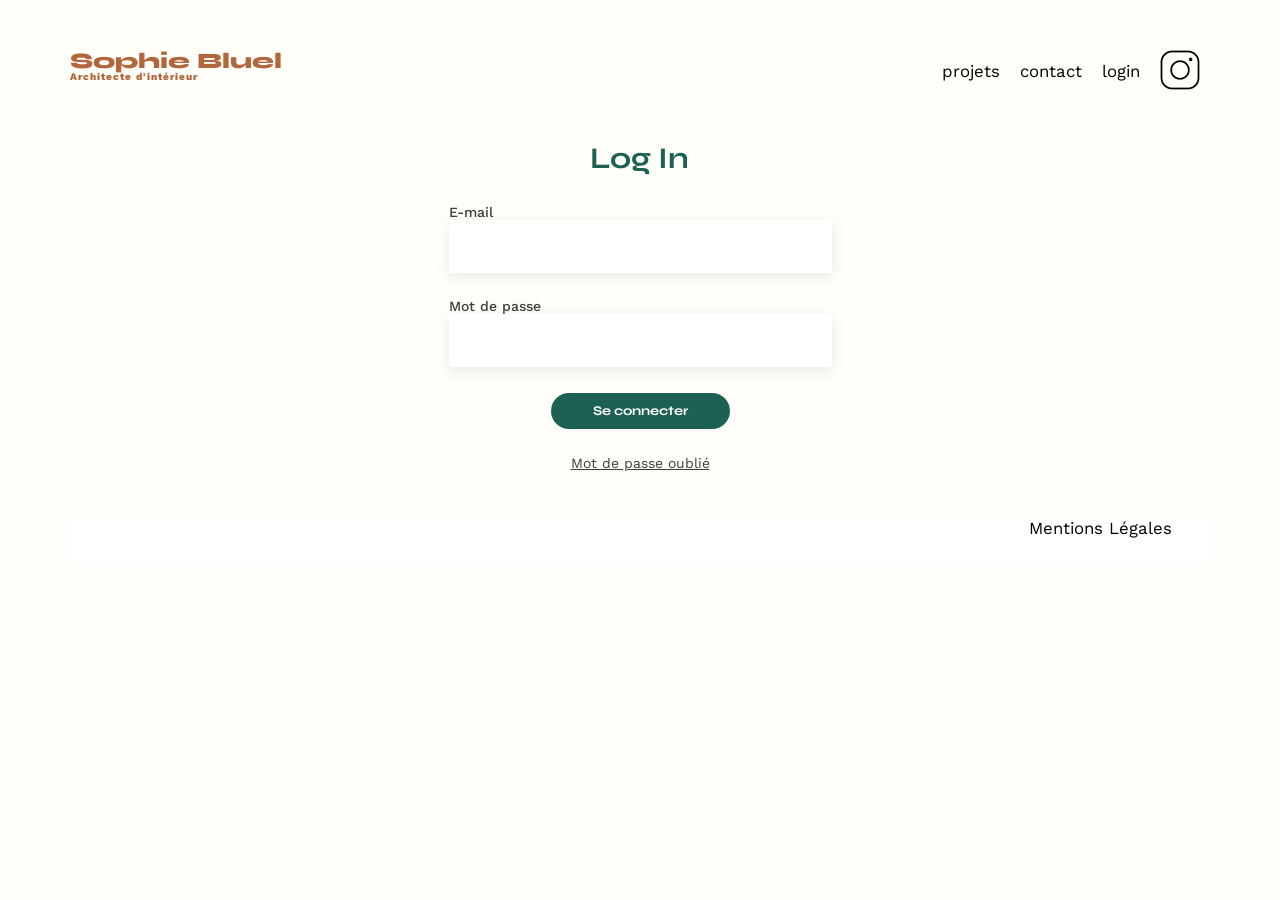
==== FrontEnd/login.html @ 1501ad31 "creation de la page login.html et modification de la page style.css" ====
<!DOCTYPE html>
<html lang="fr">

	<head>
		<meta charset="UTF-8">
		<title>Sophie Bluel - Architecte d'intérieur</title>
		<meta name="viewport" content="width=device-width, initial-scale=1.0">
		<link rel="preconnect" href="https://fonts.googleapis.com">
		<link rel="preconnect" href="https://fonts.gstatic.com" crossorigin>
		<link href="https://fonts.googleapis.com/css2?family=Syne:wght@700;800&family=Work+Sans&display=swap" rel="stylesheet">
		<meta name="description" content="">
		<link rel="stylesheet" href="./assets/style.css">
		<script src="scripts/script.js" defer></script>
	</head>

	<body>
		<header>
			<a href="index.html"><h1>Sophie Bluel <span>Architecte d'intérieur</span></h1></a>
			<nav>
				<ul>
					<a href="index.html#portfolio"><li>projets</li></a>
					<a href="index.html#contact"><li>contact</li></a>
					<a href=""><li>login</li></a>
					<li><img src="./assets/icons/instagram.png" alt="Instagram"></li>
				</ul>
			</nav>
		</header>
		
		<main>
			<section id="login">
                <h2 class="login-title">Log In</h2>
                <form class="login-connexion">
                  <label class="email" for="email">E-mail</label>
                  <input type="email" name="email" id="mail" required />
                  <label class="password" for="password"> Mot de passe</label>
                  <input type="password" name="password" id="password" required />
                  <input type="submit" value="Se connecter" class="log-in-button" />
                  <p class="error-msg"></p>
                </form>
                <a class="Pwd-forgot" href="#">Mot de passe oublié</a>
            </section>
		</main>

		<footer>
			<nav>
				<ul>
					<li>Mentions Légales</li>
				</ul>
			</nav>
		</footer>
	</body>
</html>
---- FrontEnd/assets/style.css ----
/* http://meyerweb.com/eric/tools/css/reset/
   v2.0 | 20110126
   License: none (public domain)
*/

html, body, div, span, applet, object, iframe,
h1, h2, h3, h4, h5, h6, p, blockquote, pre,
a, abbr, acronym, address, big, cite, code,
del, dfn, em, img, ins, kbd, q, s, samp,
small, strike, strong, sub, sup, tt, var,
b, u, i, center,
dl, dt, dd, ol, ul, li,
fieldset, form, label, legend,
table, caption, tbody, tfoot, thead, tr, th, td,
article, aside, canvas, details, embed,
figure, figcaption, footer, header, hgroup,
menu, nav, output, ruby, section, summary,
time, mark, audio, video {
	margin: 0;
	padding: 0;
	border: 0;
	font-size: 100%;
	font: inherit;
	vertical-align: baseline;
}

/* HTML5 display-role reset for older browsers */
article, aside, details, figcaption, figure,
footer, header, hgroup, menu, nav, section {
	display: block;
}

a {
	text-decoration: none;
}

body {
	line-height: 1;
	background-color: #FFFEF8;
}

ol, ul {
	list-style: none;
}

blockquote, q {
	quotes: none;
}

blockquote:before, blockquote:after, q:before, q:after {
	content: '';
	content: none;
}

table {
	border-collapse: collapse;
	border-spacing: 0;
}

/** end reset css**/
body {
	max-width: 1140px;
	margin:auto;
	font-family: 'Work Sans';
	font-size: 14px;
}

header {
	display: flex;
	justify-content: space-between;
	margin: 50px 0
}

section {
	margin: 50px 0
}

h1 {
	display: flex;
	flex-direction: column;
	font-family: 'Syne';
	font-size: 22px;
	font-weight: 800;
	color: #B1663C
}

h1 > span {
	font-family: 'Work Sans';
	font-size:10px;
	letter-spacing: 0.1em;
}

h2 {
	font-family: 'Syne';
	font-weight: 700;
	font-size: 30px;
	color: #1D6154
}

nav ul {
	display: flex;
	align-items: center;
	list-style-type: none;
}

nav li {
	padding: 0 10px;
	font-size: 1.2em;
	font-weight: 400;
	font-family: 'Work Sans';
}

nav a {
	color: #000000;
}


li:hover {
	color: #B1663C;
}

#introduction {
	display: flex;
	align-items: center;
}

#introduction figure {
	flex: 1
}

#introduction img {
	display: block;
	margin: auto;
	width: 80%;
}

#introduction article {
	flex: 1
}

#introduction h2 {
	margin-bottom: 1em;
}

#introduction p {
	margin-bottom: 0.5em;
	color: #3D3D3D;
	font-family: 'Work-sans';
	font-weight: 400;
}

#portfolio h2 {
	text-align: center;
	margin-bottom: 1em;
}

.filters {
	display: flex;
	gap: 8px;
	justify-content: center;
	margin-bottom: 50px;
}

.filters button {
	font-family: 'Syne';
	border-radius: 60px;
	height: 37px;
	min-width: 100px;
	border: solid 1px;
	color: #1D6154;
	font-weight: 400;
	text-align: center;
	size: 16px;
	line-height: 100%;
	background-color: #FFFFFF;
	cursor: pointer;
}

.filters .button-active {
background-color: #1D6154;
color: #FFFFFF;
}

.gallery {
	width: 100%;
	display: grid;
	grid-template-columns: 1fr 1fr 1fr;
	grid-column-gap: 20px;
	grid-row-gap: 20px;
}

.gallery img {
	width: 100%;
}

figcaption {
	color: #3D3D3D;
	font-family: 'Work Sans';
	font-weight: 400;
}

#contact {
	width: 50%;
	margin: auto;
}

#contact > * {
	text-align: center;

}
#contact h2{
	margin-bottom: 20px;
}
#contact form {
	text-align: left;
	margin-top:30px;
	display: flex;
	flex-direction: column;
}

#contact input {
	height: 50px;
	font-size: 1.2em;
	border: none;
	box-shadow: 0px 4px 14px rgba(0, 0, 0, 0.09);
}

#contact label {
	margin: 2em 0 1em 0;
	font-weight: 500;
}

#contact textarea {
	border: none;
	box-shadow: 0px 4px 14px rgba(0, 0, 0, 0.09);
}

input[type="submit"]{
	font-family: 'Syne';
	font-weight: 700;
	color: white;
	background-color: #1D6154;
	margin : 2em auto ;
	width: 180px;
	text-align: center;
	border-radius: 60px ;
}

input[type="submit"]:hover {
	background-color: #0E2F28;
}

footer {
	background-color: white;
	padding-bottom: 1px;
}

footer nav ul {
	display: flex;
	justify-content: flex-end;
	margin: 2em;
	font-weight: 300;
}

/** ** ** ** début page login.html ** ** **  **/

#login {
	display: flex;
	align-items: center;
	flex-direction: column;
}

.login-connexion{
	display: flex;
	flex-direction: column;
}

#login h2 {
	width: 100px;
	height: 36px;
	font-family: 'Syne';
	font-weight: 700;
	font-size: 30px;
	line-height: 100%;
	letter-spacing: 0%;
}

.login-connexion {

}

#login label {
	font-size: 14px;
	padding: 1px 0;
	font-weight: 500;
	color: #3D3D3D;	
	margin-top: 25px;
}

#login input[type = email], #login input[type = password] {
	width: 379px;
	height: 51px;
	border: none;
	box-shadow: 0px 4px 14px rgba(0, 0, 0, 0.09);
}

#login input[type = submit] {
	border: none;
	width: 179px;
	height: 36px;
}

#login a {
	text-decoration: underline;
	color: #3D3D3D;
}

/**  ** ** ** fin page login.html  ** ** **  **/
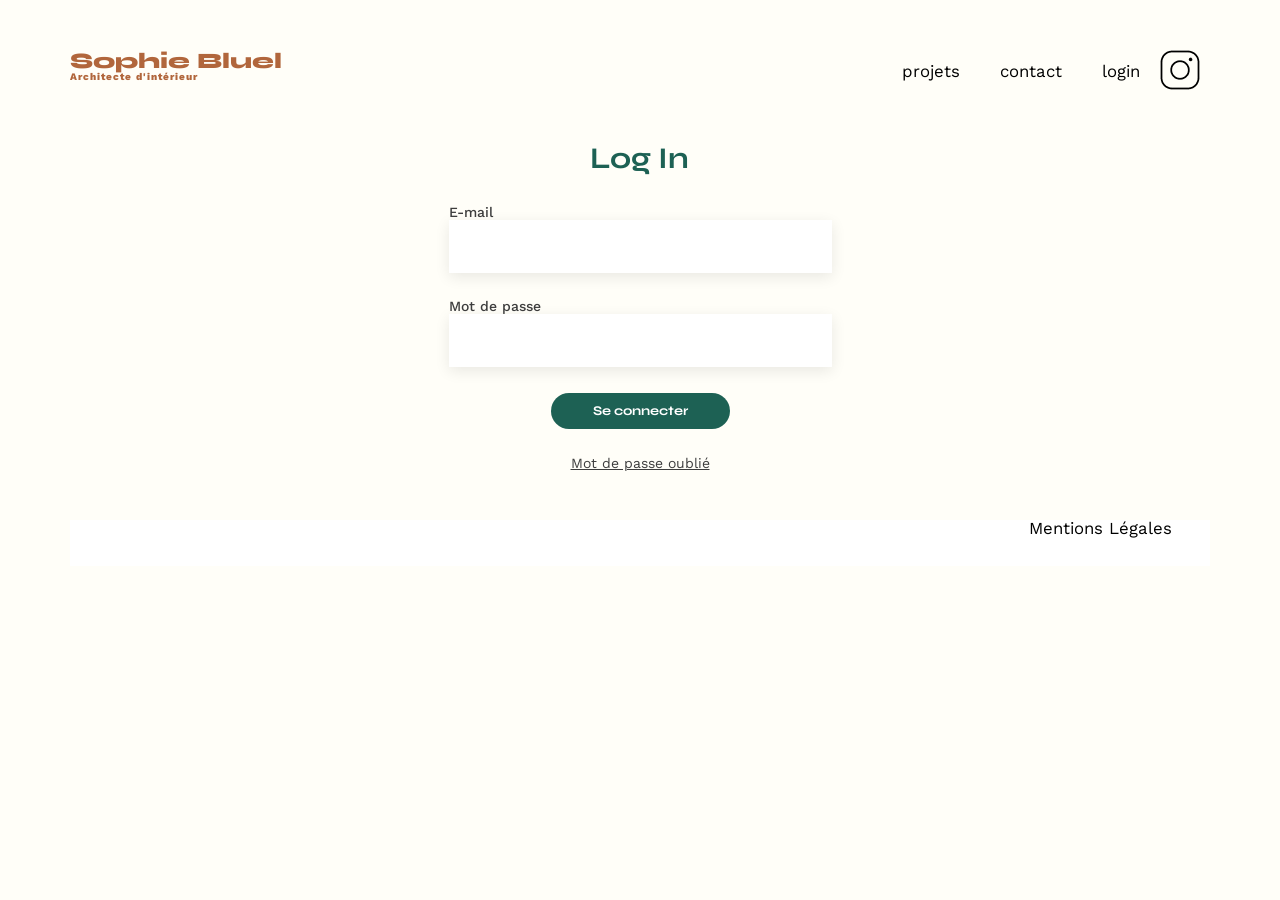
==== commit 884b3466: "création de la page login.js" ====
--- a/FrontEnd/login.html
+++ b/FrontEnd/login.html
@@ -10,17 +10,19 @@
 		<link href="https://fonts.googleapis.com/css2?family=Syne:wght@700;800&family=Work+Sans&display=swap" rel="stylesheet">
 		<meta name="description" content="">
 		<link rel="stylesheet" href="./assets/style.css">
-		<script src="scripts/script.js" defer></script>
+		<script src="scripts/login.js" defer></script>
 	</head>
 
 	<body>
 		<header>
-			<a href="index.html"><h1>Sophie Bluel <span>Architecte d'intérieur</span></h1></a>
+			<a href="index.html">
+				<h1>Sophie Bluel <span>Architecte d'intérieur</span></h1>
+			</a>
 			<nav>
 				<ul>
-					<a href="index.html#portfolio"><li>projets</li></a>
-					<a href="index.html#contact"><li>contact</li></a>
-					<a href=""><li>login</li></a>
+					<li><a href="index.html#portfolio">projets</a></li>
+					<li><a href="index.html#contact"><li>contact</a></li>
+					<li><a href=""><li>login</a></li>
 					<li><img src="./assets/icons/instagram.png" alt="Instagram"></li>
 				</ul>
 			</nav>
@@ -28,16 +30,16 @@
 		
 		<main>
 			<section id="login">
-                <h2 class="login-title">Log In</h2>
+                <h2>Log In</h2>
                 <form class="login-connexion">
-                  <label class="email" for="email">E-mail</label>
-                  <input type="email" name="email" id="mail" required />
-                  <label class="password" for="password"> Mot de passe</label>
-                  <input type="password" name="password" id="password" required />
-                  <input type="submit" value="Se connecter" class="log-in-button" />
+                  <label for="email">E-mail</label>
+                  <input type="email" name="email" id="email" required autocomplete="email">
+                  <label for="password"> Mot de passe</label>
+                  <input type="password" name="password" id="password" required autocomplete="current-password">
+                  <input type="submit" value="Se connecter">
                   <p class="error-msg"></p>
                 </form>
-                <a class="Pwd-forgot" href="#">Mot de passe oublié</a>
+                <a href="#">Mot de passe oublié</a>
             </section>
 		</main>
 
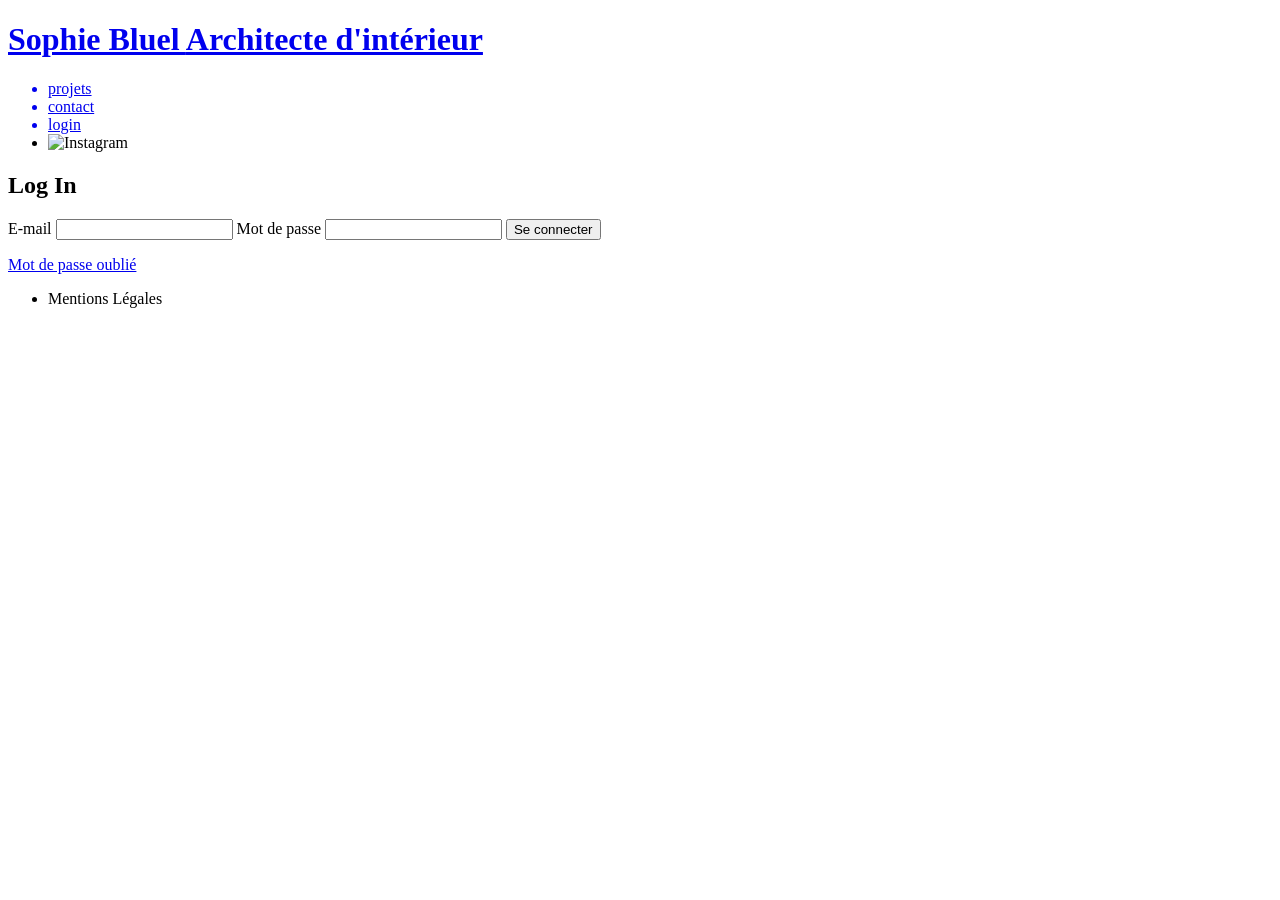
==== commit b7f696ba: "fin de création des modales" ====
--- a/FrontEnd/login.html
+++ b/FrontEnd/login.html
@@ -1,54 +1,48 @@
 <!DOCTYPE html>
 <html lang="fr">
-
-	<head>
-		<meta charset="UTF-8">
-		<title>Sophie Bluel - Architecte d'intérieur</title>
-		<meta name="viewport" content="width=device-width, initial-scale=1.0">
-		<link rel="preconnect" href="https://fonts.googleapis.com">
-		<link rel="preconnect" href="https://fonts.gstatic.com" crossorigin>
-		<link href="https://fonts.googleapis.com/css2?family=Syne:wght@700;800&family=Work+Sans&display=swap" rel="stylesheet">
-		<meta name="description" content="">
-		<link rel="stylesheet" href="./assets/style.css">
-		<script src="scripts/login.js" defer></script>
-	</head>
-
-	<body>
-		<header>
-			<a href="index.html">
-				<h1>Sophie Bluel <span>Architecte d'intérieur</span></h1>
-			</a>
-			<nav>
-				<ul>
-					<li><a href="index.html#portfolio">projets</a></li>
-					<li><a href="index.html#contact"><li>contact</a></li>
-					<li><a href=""><li>login</a></li>
-					<li><img src="./assets/icons/instagram.png" alt="Instagram"></li>
-				</ul>
-			</nav>
-		</header>
-		
-		<main>
-			<section id="login">
-                <h2>Log In</h2>
-                <form class="login-connexion">
-                  <label for="email">E-mail</label>
-                  <input type="email" name="email" id="email" required autocomplete="email">
-                  <label for="password"> Mot de passe</label>
-                  <input type="password" name="password" id="password" required autocomplete="current-password">
-                  <input type="submit" value="Se connecter">
+    <head>
+        <meta charset="UTF-8">
+        <title>Sophie Bluel - Architecte d'intérieur</title>
+        <meta name="viewport" content="width=device-width, initial-scale=1.0">
+        <link rel="preconnect" href="https://fonts.googleapis.com">
+        <link rel="preconnect" href="https://fonts.gstatic.com" crossorigin>
+        <link href="https://fonts.googleapis.com/css2?family=Syne:wght@700;800&family=Work+Sans&display=swap" rel="stylesheet">
+        <meta name="description" content="">
+        <link rel="stylesheet" href="../assets/style.css">
+        <script src="scripts/login.js" defer></script>
+    </head>
+    <body>
+        <header>
+            <a href="../index.html"><h1>Sophie Bluel <span>Architecte d'intérieur</span></h1></a>
+            <nav>
+                <ul class="nav-container">
+                    <a href="../index.html#portfolio"><li>projets</li></a>
+                    <a href="../index.html#contact"><li>contact</li></a>
+                    <span class="loginbouton"><a href="login.html"><li>login</li></a></span>
+                    <li><img src="../assets/icons/instagram.png" alt="Instagram"></li>
+                </ul>
+            </nav>
+        </header>
+        <main>
+            <section id="log-in">
+                <h2 class="log-in-title">Log In</h2>
+                <form class="log-in-connexion">
+                  <label class="email" for="email">E-mail</label>
+                  <input type="email" name="email" id="mail" required autocomplete="email" />
+                  <label class="password" for="password">Mot de passe</label>
+                  <input type="password" name="password" id="password" required autocomplete="current-password" />
+                  <input type="submit" value="Se connecter" class="log-in-button" />
                   <p class="error-msg"></p>
                 </form>
-                <a href="#">Mot de passe oublié</a>
+                <a class="Pwd-forgot" href="#">Mot de passe oublié</a>
             </section>
-		</main>
-
-		<footer>
-			<nav>
-				<ul>
-					<li>Mentions Légales</li>
-				</ul>
-			</nav>
-		</footer>
-	</body>
-</html>+        </main>
+        <footer>
+            <nav>
+                <ul>
+                    <li>Mentions Légales</li>
+                </ul>
+            </nav>
+        </footer>
+    </body>
+</html>
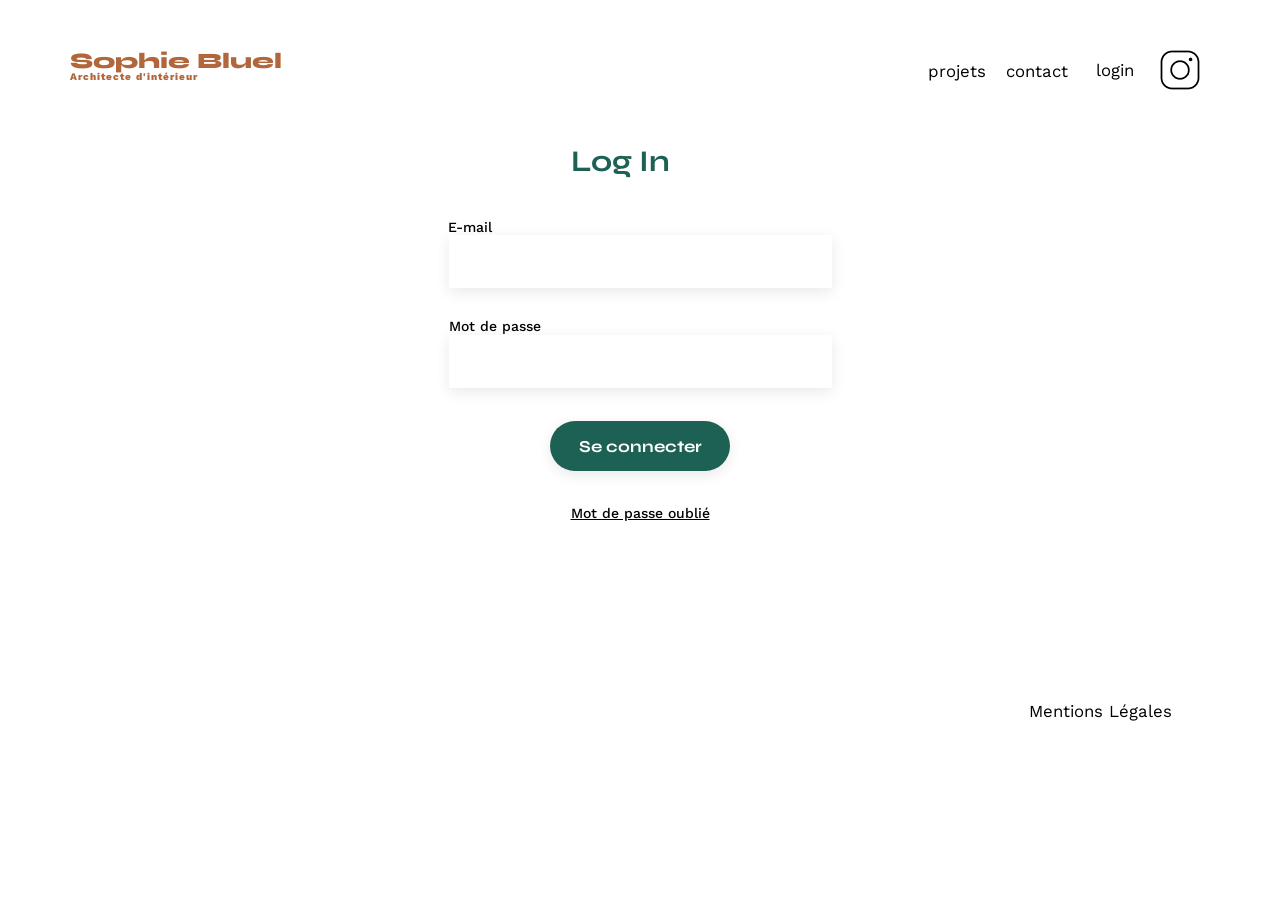
==== commit 0b370398: "fin de projet" ====
--- a/FrontEnd/login.html
+++ b/FrontEnd/login.html
@@ -8,18 +8,18 @@
         <link rel="preconnect" href="https://fonts.gstatic.com" crossorigin>
         <link href="https://fonts.googleapis.com/css2?family=Syne:wght@700;800&family=Work+Sans&display=swap" rel="stylesheet">
         <meta name="description" content="">
-        <link rel="stylesheet" href="../assets/style.css">
+        <link rel="stylesheet" href="assets/style.css">
         <script src="scripts/login.js" defer></script>
     </head>
     <body>
         <header>
-            <a href="../index.html"><h1>Sophie Bluel <span>Architecte d'intérieur</span></h1></a>
+            <a href="index.html"><h1>Sophie Bluel <span>Architecte d'intérieur</span></h1></a>
             <nav>
                 <ul class="nav-container">
-                    <a href="../index.html#portfolio"><li>projets</li></a>
-                    <a href="../index.html#contact"><li>contact</li></a>
+                    <a href="index.html#portfolio"><li>projets</li></a>
+                    <a href="index.html#contact"><li>contact</li></a>
                     <span class="loginbouton"><a href="login.html"><li>login</li></a></span>
-                    <li><img src="../assets/icons/instagram.png" alt="Instagram"></li>
+                    <li><img src="assets/icons/instagram.png" alt="Instagram"></li>
                 </ul>
             </nav>
         </header>
--- a/FrontEnd/assets/style.css
+++ b/FrontEnd/assets/style.css
@@ -0,0 +1,693 @@
+/* http://meyerweb.com/eric/tools/css/reset/
+v2.0 | 20110126
+License: none (public domain)
+*/
+
+html, body, div, span, applet, object, iframe,
+h1, h2, h3, h4, h5, h6, p, blockquote, pre,
+a, abbr, acronym, address, big, cite, code,
+del, dfn, em, img, ins, kbd, q, s, samp,
+small, strike, strong, sub, sup, tt, var,
+b, u, i, center,
+dl, dt, dd, ol, ul, li,
+fieldset, form, label, legend,
+table, caption, tbody, tfoot, thead, tr, th, td,
+article, aside, canvas, details, embed,
+figure, figcaption, footer, header, hgroup,
+menu, nav, output, ruby, section, summary,
+time, mark, audio, video {
+	margin: 0;
+	padding: 0;
+	border: 0;
+	font-size: 100%;
+	font: inherit;
+	vertical-align: baseline;
+}
+/* HTML5 display-role reset for older browsers */
+article, aside, details, figcaption, figure,
+footer, header, hgroup, menu, nav, section {
+	display: block;
+}
+body {
+	line-height: 1;
+}
+ol, ul {
+	list-style: none;
+}
+blockquote, q {
+	quotes: none;
+}
+blockquote:before, blockquote:after,
+q:before, q:after {
+	content: '';
+	content: none;
+}
+table {
+	border-collapse: collapse;
+	border-spacing: 0;
+}
+/** end reset css**/
+body {
+	max-width: 1140px;
+	margin:auto;
+	font-family: 'Work Sans' ;
+	font-size: 14px;
+}
+header {
+	display: flex;
+	justify-content: space-between;
+	margin: 50px 0
+}
+section {
+	margin: 50px 0
+}
+
+h1{
+	display: flex;
+	flex-direction: column;
+	font-family: 'Syne';
+	font-size: 22px;
+	font-weight: 800;
+	color: #B1663C
+}
+
+h1 > span {
+	font-family: 'Work Sans';
+	font-size:10px;
+	letter-spacing: 0.1em;
+}
+
+h2{
+	font-family: 'Syne';
+	font-weight: 700;
+	font-size: 30px;
+	color: #1D6154;
+}
+nav ul {
+	display: flex;
+	align-items: center;
+	list-style-type: none;
+
+}
+nav li {
+	padding: 0 10px;
+	font-size: 1.2em;
+}
+
+.nav-container {
+	cursor: pointer;
+}
+
+li:hover {
+	color: #B1663C;
+}
+
+.loginbouton {
+	cursor: pointer;
+	font-family: 'Work Sans';
+	color: black;
+	width: 55px;
+	height: 19px;
+	padding: 0px 9px 0px 8px;
+}
+
+.loginbouton:hover {
+	color: #B1663C;
+	cursor: pointer;
+}
+
+.logoutbouton {
+	cursor: pointer;
+	font-family: 'Work Sans';
+	color: black;
+	width: 55px;
+	margin-bottom: -1.5px;
+	font-size: 16.5px;
+	font-weight: 400;
+	line-height: 18.77px;
+	text-align: center;
+}
+
+.logoutbouton:hover {
+	color: #B1663C;
+	cursor: pointer;
+}
+
+#introduction {
+	display: flex;
+	align-items: center;
+}
+#introduction figure {
+	flex: 1
+}
+#introduction img {
+	display: block;
+	margin: auto;
+	width: 80%;
+}
+
+#introduction article {
+	flex: 1
+}
+#introduction h2 {
+	margin-bottom: 1em;
+}
+
+#introduction p {
+	margin-bottom: 0.5em;
+}
+#portfolio h2 {
+	text-align: center;
+	margin-bottom: 1em;
+}
+
+.filters {
+	display: flex;
+	flex-direction: row;
+	justify-content: center;
+	gap: 10px;
+}
+
+.filter-button {
+	background: white;
+	height: 37px;
+	border-radius: 60px ;
+	border: 1px solid #1D6154;
+	opacity: 0px;
+	margin-bottom: 50px;
+	font-family: Syne;
+	font-size: 16px;
+	text-align: center;
+	color: #1D6154;
+	box-sizing: border-box;
+	padding: 0 20px;
+	cursor: pointer;
+}
+
+.filter-button-active {
+	background-color: #1D6154;
+	color: white;
+	height: 37px;
+	border-radius: 60px ;
+	border: 1px solid #1D6154;
+	opacity: 0px;
+	margin-bottom: 50px;
+	font-family: Syne;
+	font-size: 16px;
+	text-align: center;
+	padding: 0 20px;
+	cursor: pointer;
+}
+
+.gallery {
+	width: 100%;
+	display: grid;
+	grid-template-columns: 1fr 1fr 1fr;
+	grid-column-gap: 20px;
+	grid-row-gap: 20px;
+}
+
+.gallery img {
+	width: 100%;
+
+}
+#contact {
+	width: 50%;
+	margin: auto;
+}
+#contact > * {
+	text-align: center;
+
+}
+#contact h2{
+	margin-bottom: 20px;
+}
+#contact form {
+	text-align: left;
+	margin-top:30px;
+	display: flex;
+	flex-direction: column;
+}
+
+#contact input {
+	height: 50px;
+	font-size: 1.2em;
+	border: none;
+	box-shadow: 0px 4px 14px rgba(0, 0, 0, 0.09);
+}
+#contact label {
+	margin: 2em 0 1em 0;
+}
+#contact textarea {
+	border: none;
+	box-shadow: 0px 4px 14px rgba(0, 0, 0, 0.09);
+}
+
+input[type="submit"]{
+	font-family: 'Syne';
+	font-weight: 700;
+	color: white;
+	background-color: #1D6154;
+	margin : 2em auto ;
+	width: 180px;
+	text-align: center;
+	border-radius: 60px ;
+}
+
+footer nav ul {
+	display: flex;
+	justify-content: flex-end;
+	margin: 2em
+}
+
+#log-in {
+	display: flex;
+	flex-direction: column;
+	text-align: center;
+	margin-bottom: 182px;
+}
+
+.log-in-title {
+	width: 100px;
+	height: 36px;
+	gap: 0px;
+	opacity: 0px;
+	font-family: Syne;
+	font-size: 30px;
+	font-weight: 700;
+	line-height: 36px;
+	color: #1D6154;
+	text-align: center;
+	padding-left: 500px;
+}
+
+.log-in-connexion {
+	display: flex;
+	flex-direction: column;
+	margin: 40px 40px 0px 40px;
+}
+
+.log-in-button {
+	width: 179px;
+	height: 36px;
+	gap: 0px;
+	border-radius: 60px 0px 0px 0px;
+	opacity: 0px;
+	margin-bottom: 0;
+}
+
+.Pwd-forgot {
+	margin-top: 0;
+	font-family: Work Sans;
+	font-size: 14px;
+	font-weight: 500;
+	line-height: 16.42px;
+	text-align: center;
+	color: black;
+}
+
+#mail {
+	width: 379px;
+	height: 51px;
+	gap: 0px;
+	margin: 0 auto;
+	margin-bottom: 30px;
+}
+
+#password {
+	width: 379px;
+	height: 51px;
+	gap: 0px;
+	margin: 0 auto;
+}
+
+.log-in-connexion input {
+	height: 50px;
+	font-size: 1.2em;
+	border: none;
+	box-shadow: 0px 4px 14px rgba(0, 0, 0, 0.09);
+}
+
+.log-in-connexion label {
+	font-family: Work Sans;
+	font-size: 14px;
+	font-weight: 500;
+	line-height: 16.42px;
+}
+
+.email {
+	padding-right: 340px;
+}
+
+.password {
+	padding-right: 290px;
+}
+
+header a {
+	text-decoration: none;
+	color: black;
+}
+
+#editionBar {
+	width: 100%;
+	height: 59px;
+	background-color: black;
+	top: 0;
+	left: 0;
+	right: 0;
+	position: absolute;
+}
+
+.editionMode {
+	display: flex;
+	justify-content: center;
+	align-items: center;
+	gap: 10px;
+	margin-top: 23px;
+	color: white;
+	font-size: 16px;
+	font-weight: 400;
+}
+
+.editionMode i {
+	cursor: pointer;
+	width: 15.58px;
+	height: 15.58px;
+	background-color: black;
+	color: white;
+}
+
+.editionMode p {
+	cursor: pointer;
+}
+
+.portfolio {
+	display: flex;
+	flex-direction: row;
+	justify-content: center;
+}
+
+.portfolio p {
+	display: flex;
+	justify-content: center;
+	align-self: flex-start;
+	margin-top: 135px;
+	font-family: Work Sans;
+	font-size: 14px;
+	font-weight: 400;
+	line-height: 16.42px;
+	text-align: center;
+}
+
+.portfolio i {
+	background-color: white;
+	color: black;
+	font-size: larger;
+	margin: 135px 5px 0px 30px;
+	width: 15.58px;
+	height: 15.58px;
+	cursor: pointer;
+}
+
+.portfolio p {
+	cursor: pointer;
+}
+
+.modal {
+	position: fixed;
+	height: 100vh;
+	width: 100vw;
+	background-color: rgba(0, 0, 0, 0.5);
+	z-index: 10;
+	top: 0;
+	left: 0;
+	display: flex;
+	justify-content: center;
+	align-items: center;
+}
+
+.portfolio h2 {
+	margin: 125px 0;
+}
+
+.modal-content {
+	width: 630px;
+	height: 688px;
+	border-radius: 10px;
+	opacity: 0px;
+	background-color: white;
+}
+
+.modal-line {
+	display: flex;
+	margin: 30px auto 0 auto;
+	width: 420px;
+	height: 0px;
+	border: 0.5px solid #B3B3B3;
+}
+
+.modal-content h2 {
+	color: black;
+	width: 173px;
+	height: 30px;
+	font-family: Work Sans;
+	font-size: 26px;
+	font-weight: 400;
+	line-height: 30.5px;
+	padding: 10px 0 0 225px;
+}
+.close {
+	display: flex;
+	flex-direction: row;
+	font-size: 35px;
+	margin: 20px 0 0 570px;
+	width: 24px;
+	height: 24px;
+	cursor: pointer;
+}
+
+.divbutton{
+	display: flex;
+	justify-content: center;
+}
+
+.modal-content button {
+	width: 237px;
+	height: 36px;
+	border-radius: 60px;
+	border: 0 solid #1D6154;
+	opacity: 0px;
+	background-color: #1D6154;
+	color: white;
+	cursor: pointer;
+	margin-top: 30px;
+}
+
+
+.image-container {
+	display: flex;
+	flex-direction: row;
+	flex-wrap: wrap;
+	justify-content: left;
+	align-items: center;
+	width: 460px;
+	max-height: 420px;
+	margin: 50px 0 0 100px;
+	gap: 8.5px;
+	overflow: auto;
+
+}
+.fa-arrow-left {
+	display: flex;
+	flex-direction: row;
+	font-size: 25px;
+	width: 24px;
+	height: 24px;
+	margin: 30px -50px 0 25px;
+	cursor: pointer;
+}
+
+
+.image-container figure {
+	display: flex;
+}
+
+.add-image {
+	height: 100%;
+	object-fit: contain;
+	object-position: center;
+}
+
+.image-container img {
+	display: flex;
+	width: 76.61px;
+	height: 102.57px;
+	margin-bottom: 20px;
+	gap: 10px;
+}
+
+
+.display-none {
+	display: none;
+}
+
+.display-block {
+	display: block;
+}
+
+.modal-figure {
+	position: relative;
+}
+
+.carre-noir {
+	display: flex;
+	justify-content: center;
+	align-items: center;
+	top: 5px;
+	right: 5px;
+	z-index: 20;
+	background-color: black;
+	width: 20px;
+	height: 20px;
+	border-radius: 2px;
+	position: absolute;
+	cursor: pointer;
+}
+
+.fa-trash-can {
+	color: white;
+}
+
+.banniere-modal2 {
+	display: flex;
+	flex-direction: row;
+}
+.div-formulaire-modal {
+	display: flex;
+	width: 418px;
+	height: 200px;
+	margin-left: 100px;
+}
+
+.h2-modal2 {
+	display: flex;
+	font-family: Work Sans;
+	font-size: 26px;
+	font-weight: 400;
+	line-height: 30.5px;
+	text-align: center;
+	align-self: center;
+}
+
+
+.div-formulaire-modal label {
+	width: 32px;
+	height: 16px;
+	font-family: Work Sans;
+	font-size: 14px;
+	font-weight: 500;
+	line-height: 16.42px;
+	text-align: left;
+}
+
+.image-ajouter-photo {
+	display: flex;
+	flex-direction: column;
+	width: 420px;
+	height: 169px;
+	border-radius: 3px;
+	background-color: #E8F1F6;
+	margin: 0px 0 35px 100px;
+	z-index: 1;
+}
+
+.fa-image {
+	display: flex;
+	margin: 7.5px 0 0 170px;
+	width: 76px;
+	height: 76px;
+	padding: 9.5px 3.93px 6.88px 3.93px;
+	color: #B9C5CC;
+	font-size: 74px;
+}
+
+.bouton-ajout-photo {
+	display: flex;
+	align-items: center;
+	justify-content: center;
+	width: 173px;
+	height: 34px;
+	border-radius: 50px;
+	opacity: 0px;
+	background-color: #CBD6DC;
+	font-family: Work Sans;
+	font-size: 13px;
+	font-weight: 500;
+	line-height: 16.42px;
+	text-align: center;
+	color: #306685;
+	font-weight: bold;
+	margin: 0 auto;
+}
+
+.image-ajouter-photo input {
+	display: none;
+	opacity: 0;
+}
+
+.image-ajouter-photo p {
+	width: 94px;
+	height: 12px;
+	opacity: 0px;
+	font-family: Work Sans;
+	font-size: 10px;
+	font-weight: 400;
+	line-height: 11.73px;
+	text-align: center;
+	margin: 5px auto 0;
+}
+
+.div-formulaire-modal form {
+	display: flex;
+	flex-direction: column;
+	gap: 10px;
+}
+
+.div-formulaire-modal input {
+	width: 402px;
+	height: 51px;
+	margin-bottom: 25px;
+	font-family: Work Sans;
+	font-size: 14px;
+	font-weight: 400;
+	line-height: 16.42px;
+	text-align: left;
+	padding-left: 15px;
+	color: #444444;
+	border: none;
+	box-shadow: 0px 4px 14px rgba(0, 0, 0, 0.09);
+}
+
+.div-formulaire-modal select {
+	width: 418px;
+	height: 51px;
+	font-family: Work Sans;
+	font-size: 14px;
+	font-weight: 400;
+	line-height: 16.42px;
+	text-align: left;
+	padding-left: 15px;
+	color: #444444;
+	border: none;
+	box-shadow: 0px 4px 14px rgba(0, 0, 0, 0.09);
+}
+
+.image-ajouter-photo button {
+	opacity: 0px;
+	background-color: #A7A7A7;
+	font-family: Syne;
+	font-size: 14px;
+	font-weight: 700;
+	line-height: 16.8px;
+	text-align: center;
+}
